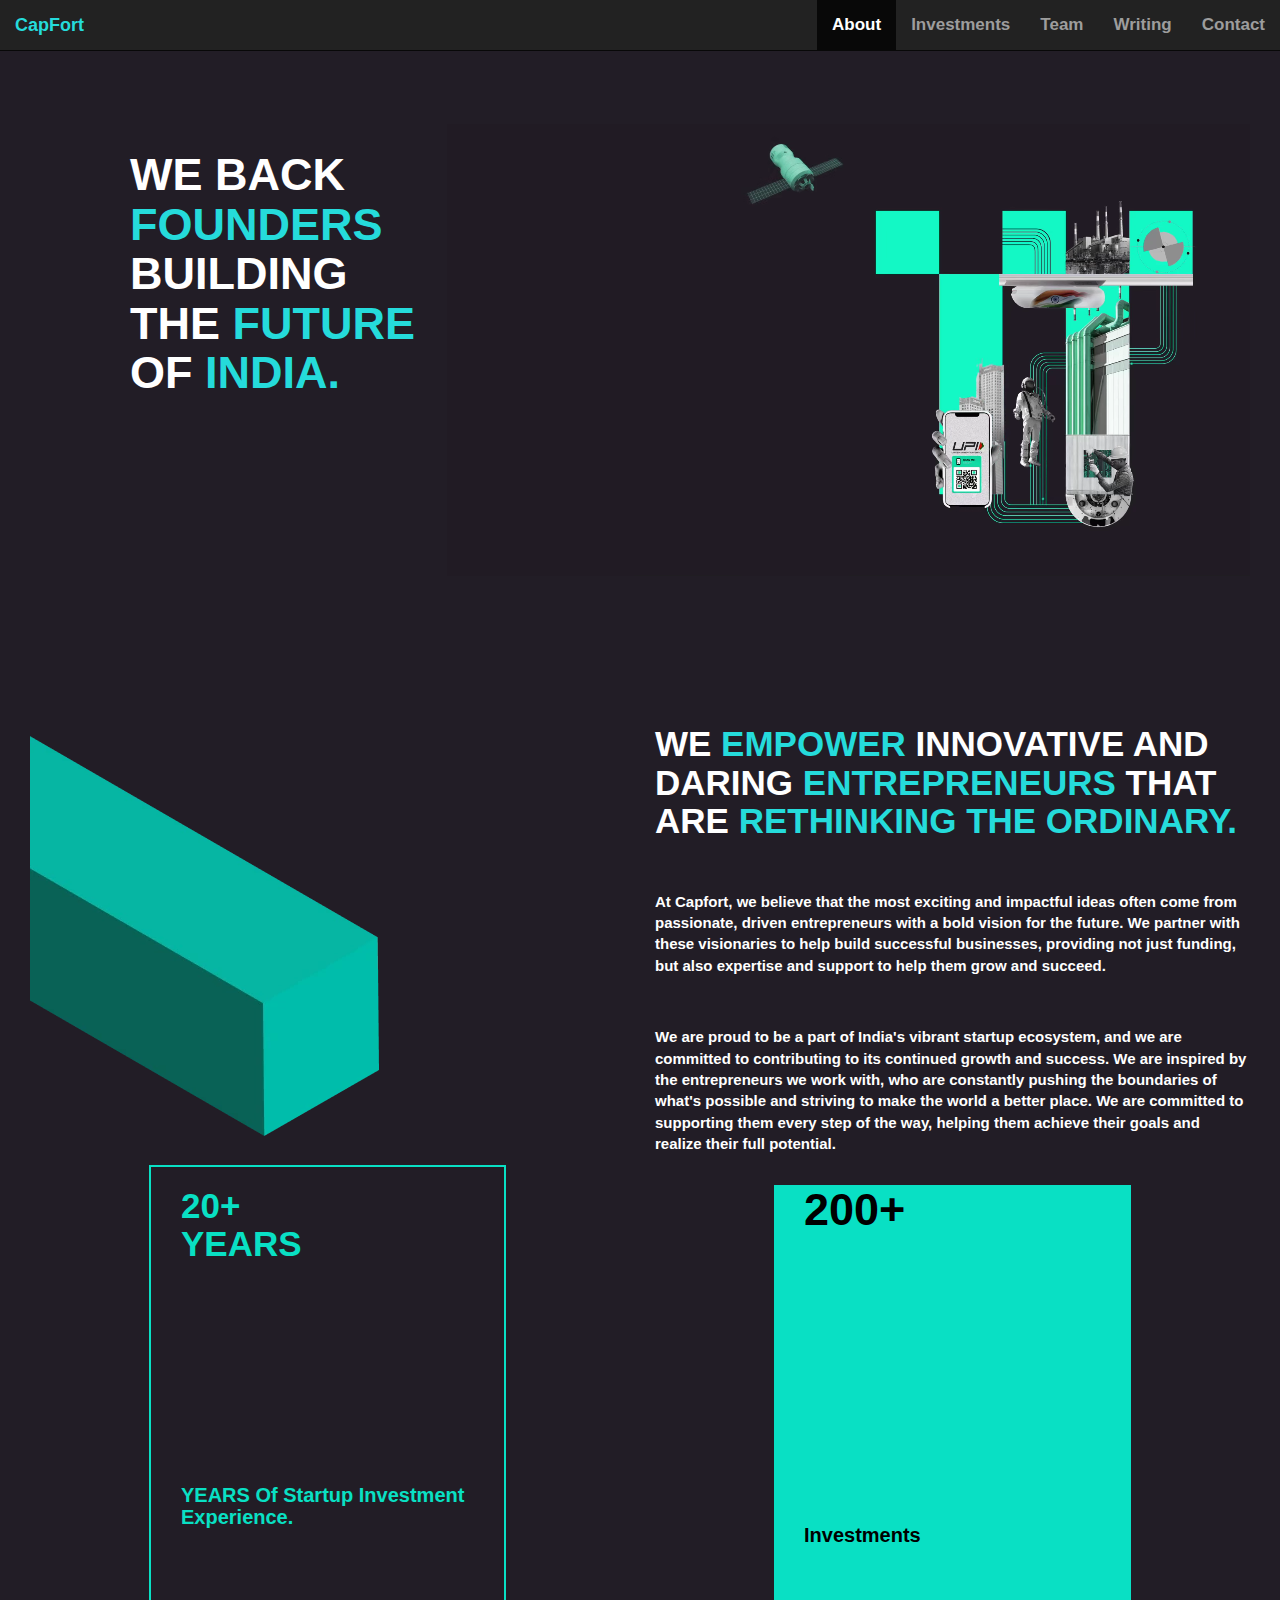
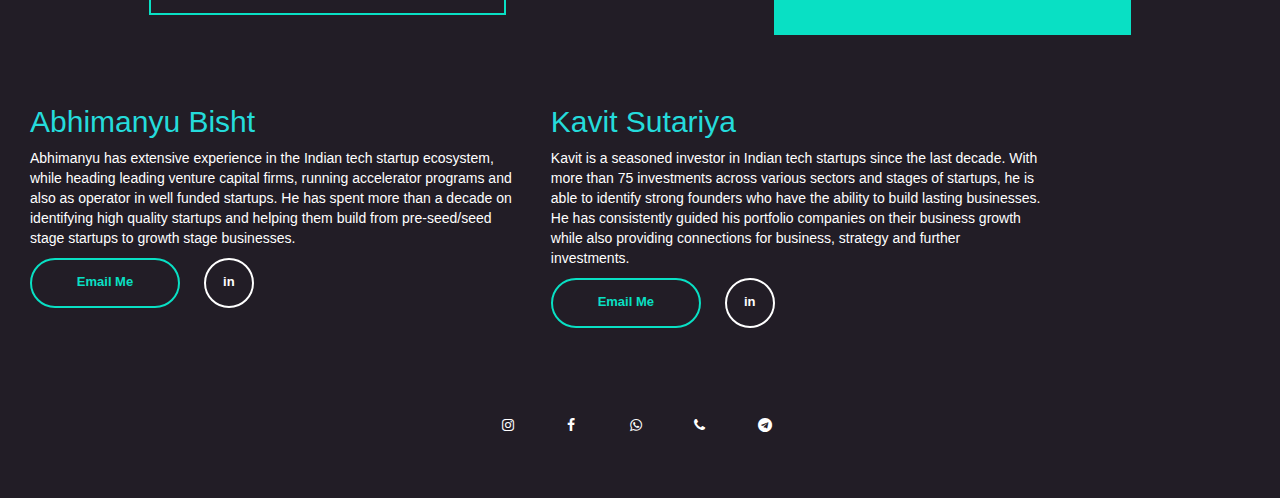
==== index.html @ bfa034fa "Final Project Submision" ====
<!DOCTYPE html>
<html lang="en">
<head>
  <title>Capfort Ventures</title>
  <meta charset="utf-8">
  <meta name="description" content="phaseshift phaseshift phaseshift phaseshift phaseshift phaseshift">
  <meta name="keywords" content="phaseshift , ph , shift , phaseshift ">
  <meta name="author" content="PRANALI DONGARE">
  <meta name="viewport" content="width=device-width, initial-scale=1">
  <link rel="stylesheet" type="text/css" href="css/style.css">
  <link rel="stylesheet" href="https://maxcdn.bootstrapcdn.com/bootstrap/3.4.1/css/bootstrap.min.css">
  <link rel="stylesheet" href="https://cdnjs.cloudflare.com/ajax/libs/font-awesome/4.7.0/css/font-awesome.min.css">
  <script src="https://ajax.googleapis.com/ajax/libs/jquery/3.6.4/jquery.min.js"></script>
  <script src="https://maxcdn.bootstrapcdn.com/bootstrap/3.4.1/js/bootstrap.min.js"></script>
</head>
<body>

<nav class="navbar navbar-inverse navbar-fixed-top nav-design">
  <div class="container-fluid">
    <div class="navbar-header">
      <button type="button" class="navbar-toggle" data-toggle="collapse" data-target="#myNavbar">
        <span class="icon-bar"></span>
        <span class="icon-bar"></span>
        <span class="icon-bar"></span>                        
      </button>
      <a class="navbar-brand logo" href="#">CapFort</a>
    </div>
    <div class="collapse navbar-collapse" id="myNavbar">
      <ul class="nav navbar-nav navbar-right list-style">
        <li class="active"><a href="#">About</a></li>
        <li><a href="#">Investments</a></li>
        <li><a href="#">Team</a></li>
        <li><a href="#">Writing</a></li>
        <li><a href="#">Contact</a></li>
      </ul>
    </div>
  </div>
</nav>
<!-- banner start-->
<div class="container-fluid background">
<div class="row">
  <div class="col-lg-12 ">
    <div class="col-lg-4 col-sm-12 text">
      <h1>WE BACK<br><span class="sayan">FOUNDERS</span> BUILDING THE <span class="sayan"> FUTURE</span> OF <span class="sayan">INDIA.</span> </h1>
    </div>
    <div class="col-lg-8 col-sm-12">
      <video width="700px" height="900px"  autoplay muted loop >
        <source src="image/capfortbanner_desktop.webm" type="video/webm"/>
    </video>
    </div>
  </div>
</div>
<div class="row">
<div class="col-lg-12 background">
  <div class="col-lg-6 img">
    <img src="image/about-img.webp" alt="">
  </div>
  <div class="col-lg-6 textarea">
    <h1>WE <span class="sayan"> EMPOWER </span>INNOVATIVE AND DARING <span class="sayan">ENTREPRENEURS</span> THAT ARE <span class="sayan">RETHINKING THE ORDINARY.</span></h1><br><br>
    <p>At Capfort, we believe that the most exciting and impactful ideas often come from passionate, driven entrepreneurs with a bold vision for the future. We partner with these visionaries to help build successful businesses, providing not just funding, but also expertise and support to help them grow and succeed.</p>
    <br><br>
    <p>We are proud to be a part of India's vibrant startup ecosystem, and we are committed to contributing to its continued growth and success. We are inspired by the entrepreneurs we work with, who are constantly pushing the boundaries of what's possible and striving to make the world a better place. We are committed to supporting them every step of the way, helping them achieve their goals and realize their full potential.</p>
  </div>
</div>
</div>
<div class="row">
<div class="col-lg-12 background">
  <div class="col-lg-6 col-sm-12">
    <div class="box1">
    <h1>20+ <br>
      YEARS</h1>
     <h3>YEARS
      Of Startup Investment<br>
      Experience.</h3>
    </div>
  </div>
  <div class="col-lg-6 col-sm-12">
    <div class="box2"><h1>200+</h1>
        <h3>Investments</h3>
      </div>
    
  </div>
</div>
</div>
<!-- 2 person part -->  

<div class="row">
  <div class="col-lg-12 background two-person">
    <div class="col-lg-5 col-sm-12 col-xs-12">     
        <h2 class="sayan">Abhimanyu Bisht</h2>
        <p>Abhimanyu has extensive experience in the Indian tech startup ecosystem, while heading leading venture capital firms, running accelerator programs and also as operator in well funded startups. He has spent more than a decade on identifying high quality startups and helping them build from pre-seed/seed stage startups to growth stage businesses.</p>
        <button type="text" class="me">Email Me</button>
        <button type="text" class="in">in</button>
    </div>
    <div class="col-lg-5 col-sm-12 col-xs-12">
        <h2 class="sayan">Kavit Sutariya</h2>
        <p>Kavit is a seasoned investor in Indian tech startups since the last decade. With more than 75 investments across various sectors and stages of startups, he is able to identify strong founders who have the ability to build lasting businesses. He has consistently guided his portfolio companies on their business growth while also providing connections for business, strategy and further investments.</p>
        <button type="text" class="me">Email Me</button>
        <button type="text" class="in">in</button>

  </div>
</div>
</div>
<!-- footer section -->
<div class="row">
  <div class="col-lg-12 footer-design"> 
<footer>
        <span class="fa fa-instagram"></span>
        <span class="fa fa-facebook"></span>
        <span class="fa fa-whatsapp"></span>
        <span class="fa fa-phone"></span>
        <span class="fa fa-telegram"></span>
</footer> 
</div>
</div>
</div>
</body>
</html>
---- css/style.css ----
*{
    margin:0;
    padding:0;
    font-family: 'Fira Sans', sans-serif;
 }   
 .background{
  width:100%;
  font-family: "Roboto Slab", sans-serif;
   background: #221D26;
 }

 
 body::-webkit-scrollbar{
  display:none;
 }
 .nav-design{
   margin-bottom:0px !important;
 }
 .logo{
  color:#fff !important;
  font-size:20px;
  font-weight:600;
 }
 .logo:hover{
  color:rgb(37, 219, 219) !important;
 }
 .list-style{
  font-size:17px;
  font-weight:600;
  color:#fff!important;
 }

 .text h1{
  font-size: 45px;
  padding-left: 100px;
  padding-top: 130px;
  font-weight: 700;
  color: #fff;
 }
 .sayan{
   color:rgb(37, 219, 219);
 }
 .video-part{
  width:100%;
  height:900px;
  margin:0 auto;
} 
video{
     width:100%;
     height:700px;
}
/* section second */

.textarea{
  color:#fff;
}
.textarea h1{
  font-size:35px;
  font-weight:600;
}
.textarea p{
  font-size:15px;
  font-weight:700;
}
/* section three */
.box1{
  color:rgb(9, 224, 196);
  width:60%;
  height:450px;
  border:2px solid rgb(9, 224, 196);  
  margin-top: 20px;
  padding-left:30px;
  margin:0 auto;
}
.box1 h1{
    font-size:35px;
    font-weight:800;    
}
.box1 h3{
  font-size:20px;
  font-weight:700;
  position: relative;
  top:45%;
}
.box2{
  width:60%;
  height:450px;
  background-color: rgb(9, 224, 196);
  margin-top: 20px;
  padding-left:30px;
  margin:0 auto;
  color:#000;
}
.box2 h1{
  font-size:45px;
  font-weight:800;    
}
.box2 h3{
font-size:20px;
font-weight:700;
position: relative;
top:60%;
}
/*  2 person part */
.two-person{
  color:#fff;
  width:60%;
  margin:0 auto;
  padding:50px;
}
.me {
  width: 150px;
  height: 50px;
  color: #fff;
  font-weight: 800;
  font-size: 13px;
  border-radius: 40px;
  border: 2px solid rgb(9, 224, 196);
  background-color: transparent;
  color: rgb(9, 224, 196);
  margin-right: 20px;
}
.in {
  width: 50px;
  height: 50px;
  background-color: transparent;
  font-size:13px;
  font-weight: 800;
  color: #fff;
  border-radius: 100%;
  border: 2px solid #fff;
}
.me:hover {
  background-color: rgb(9, 224, 196);
  color: #fff;
}
.in:hover {
  background-color: rgb(9, 224, 196);
}
/* footer part */

.footer-design{
  background-color:#221D26;
}

footer {
  width: 100%;
  height: 60px;
  margin: 0 auto;
  padding-top: 20px;
  padding-bottom: 100px;
  color: #fff;
  text-align: center;
}
footer span {
  width: 50px;
  height: 50px;
  font-size:20px;
  padding: 20px;
  border-radius: 100%;
  margin: 0 auto;
  margin-right: 10px;
  border: 0px solid rgb(9, 224, 196);
  box-shadow: 2px;
}
footer span:hover {
  background-color: rgb(9, 224, 196);
}
@media only screen and(max-width:600px){
  .text h1{
    font-size:40px;
  }
}
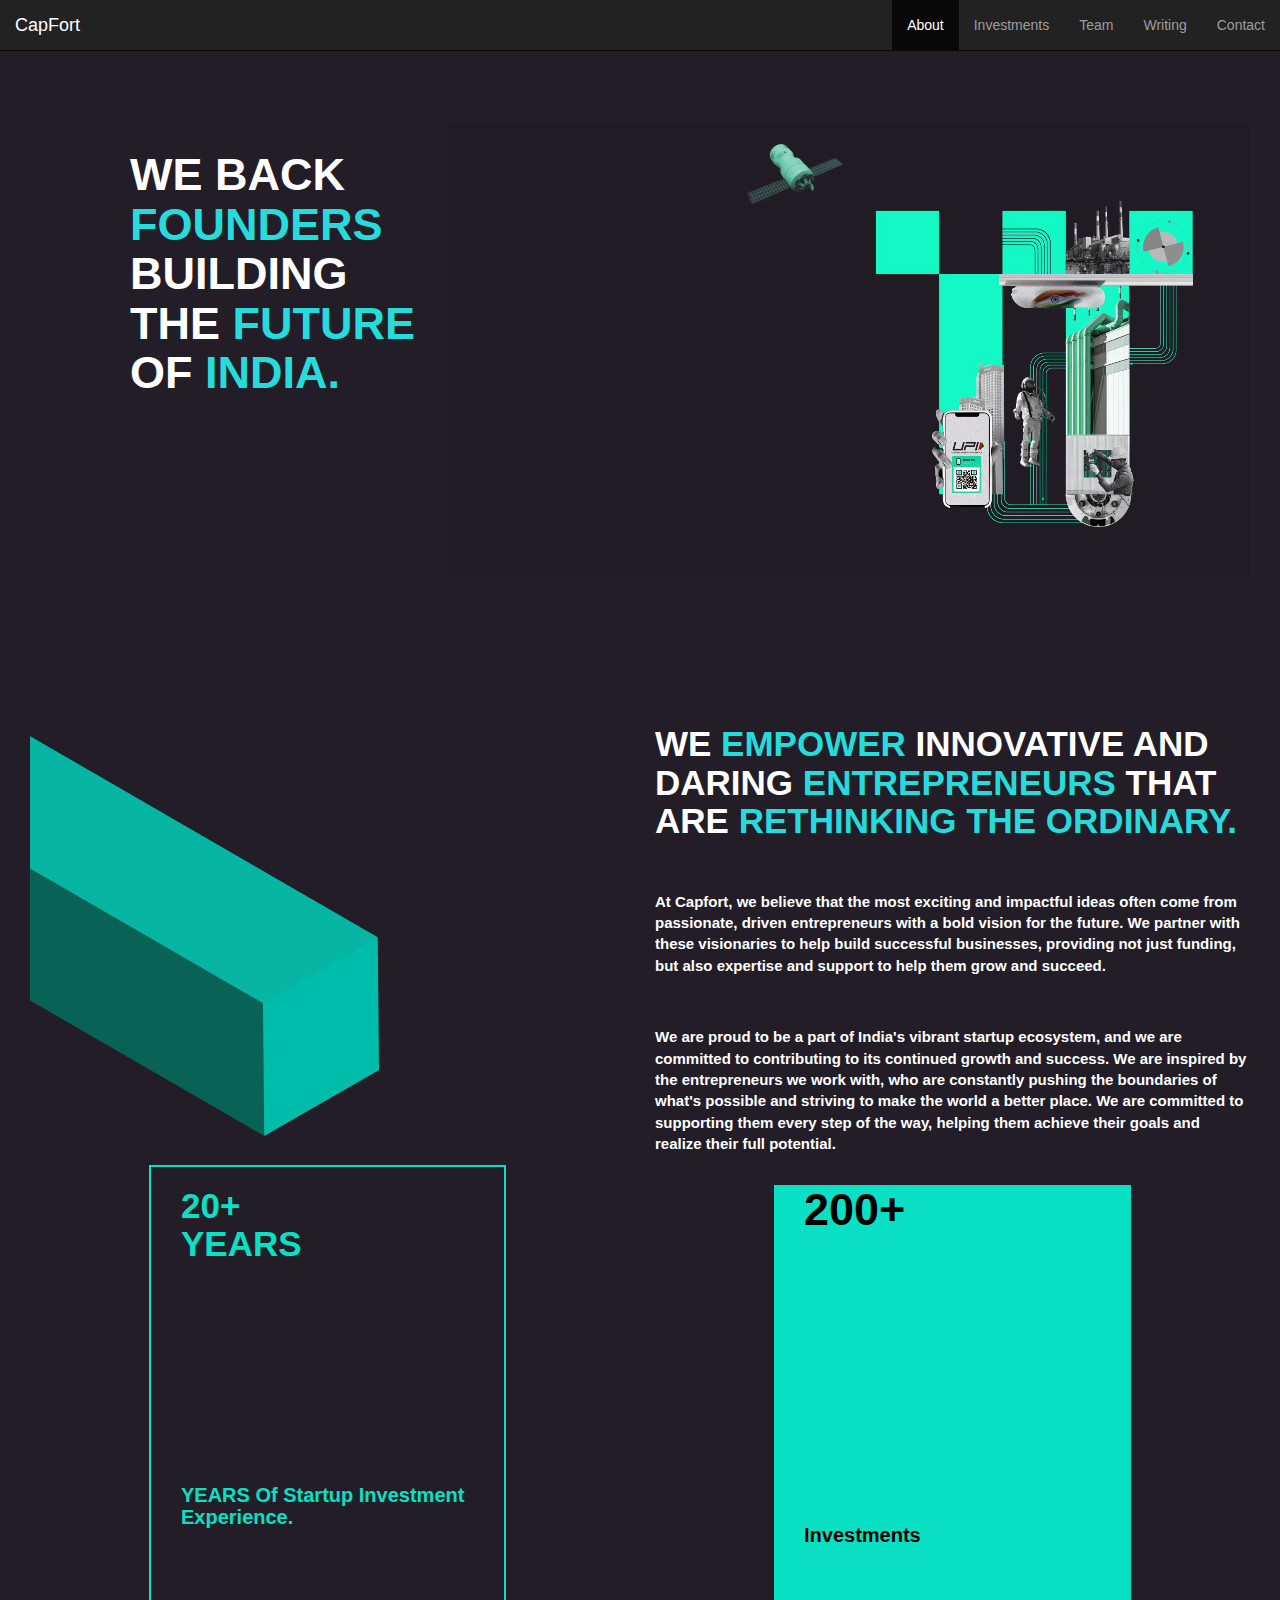
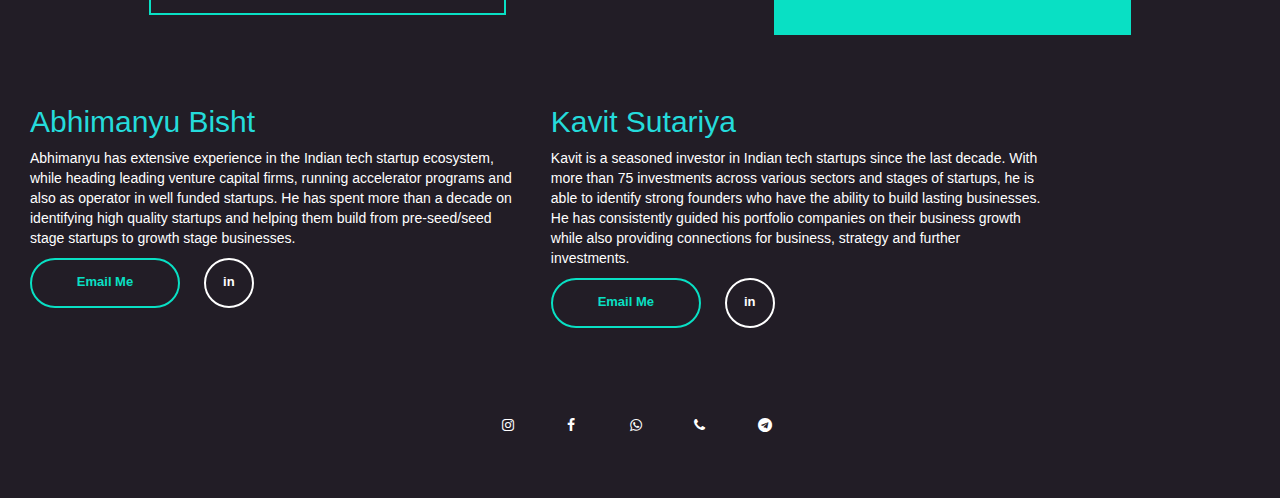
==== commit 86148775: "Add files via upload" ====
--- a/index.html
+++ b/index.html
@@ -14,34 +14,33 @@
   <script src="https://maxcdn.bootstrapcdn.com/bootstrap/3.4.1/js/bootstrap.min.js"></script>
 </head>
 <body>
-
-<nav class="navbar navbar-inverse navbar-fixed-top nav-design">
-  <div class="container-fluid">
-    <div class="navbar-header">
-      <button type="button" class="navbar-toggle" data-toggle="collapse" data-target="#myNavbar">
-        <span class="icon-bar"></span>
-        <span class="icon-bar"></span>
-        <span class="icon-bar"></span>                        
-      </button>
-      <a class="navbar-brand logo" href="#">CapFort</a>
+  <nav class="navbar navbar-inverse navbar-fixed-top ">
+    <div class="container-fluid">
+      <div class="navbar-header">
+        <button type="button" class="navbar-toggle" data-toggle="collapse" data-target="#myNavbar">
+          <span class="icon-bar"></span>
+          <span class="icon-bar"></span>
+          <span class="icon-bar"></span>                        
+        </button>
+        <a class="navbar-brand" href="#">CapFort</a>
+      </div>
+      <div class="collapse navbar-collapse" id="myNavbar">      
+        <ul class="nav navbar-nav navbar-right">
+           <li class="active"><a href="#">About</a></li>
+          <li><a href="#">Investments</a></li>
+          <li><a href="#">Team</a></li>
+          <li><a href="#">Writing</a></li>
+          <li><a href="#">Contact</a></li>
+        </ul>
+      </div>
     </div>
-    <div class="collapse navbar-collapse" id="myNavbar">
-      <ul class="nav navbar-nav navbar-right list-style">
-        <li class="active"><a href="#">About</a></li>
-        <li><a href="#">Investments</a></li>
-        <li><a href="#">Team</a></li>
-        <li><a href="#">Writing</a></li>
-        <li><a href="#">Contact</a></li>
-      </ul>
-    </div>
-  </div>
-</nav>
+  </nav>
 <!-- banner start-->
 <div class="container-fluid background">
 <div class="row">
   <div class="col-lg-12 ">
     <div class="col-lg-4 col-sm-12 text">
-      <h1>WE BACK<br><span class="sayan">FOUNDERS</span> BUILDING THE <span class="sayan"> FUTURE</span> OF <span class="sayan">INDIA.</span> </h1>
+      <h1>WE BACK <span class="sayan">FOUNDERS</span> BUILDING THE <span class="sayan"> FUTURE</span> OF <span class="sayan">INDIA.</span> </h1>
     </div>
     <div class="col-lg-8 col-sm-12">
       <video width="700px" height="900px"  autoplay muted loop >
@@ -116,5 +115,3 @@
 </div>
 </body>
 </html>
-
-
--- a/css/style.css
+++ b/css/style.css
@@ -13,9 +13,9 @@
  body::-webkit-scrollbar{
   display:none;
  }
- .nav-design{
+ /* .navigation{
    margin-bottom:0px !important;
- }
+ } */
  .logo{
   color:#fff !important;
   font-size:20px;
@@ -166,8 +166,50 @@
 footer span:hover {
   background-color: rgb(9, 224, 196);
 }
-@media only screen and(max-width:600px){
+@media only screen and (max-width:600px){
+  body{
+    background-color:#221D26;
+  }
   .text h1{
-    font-size:40px;
+    font-size:35px;
+    padding:20%;
+  }
+  .video-part{
+    width:100%;
+    height:100px;
+    align-items: center;
+  }
+  .img{
+    float:left;
+    size-adjust: 300px;
+    display: none;
+  }
+  .box1{
+    width:100%;
+    height:300px;
+  }
+  .box1 h3{
+    position: relative;
+    top:30%;
+  }
+  .box2{
+    width:100%;
+    height:300px;
+  }
+  .box2 h3{
+    position: relative;
+    top:45%;
+  }
+  .two-person{   
+    width:100%;
+    margin:0 auto;  
+  }
+  .two-person p{
+    padding-bottom:10px;
+  }
+}
+@media only screen and (max-width:300px){
+  body{
+    background-color:#221D26;
   }
 }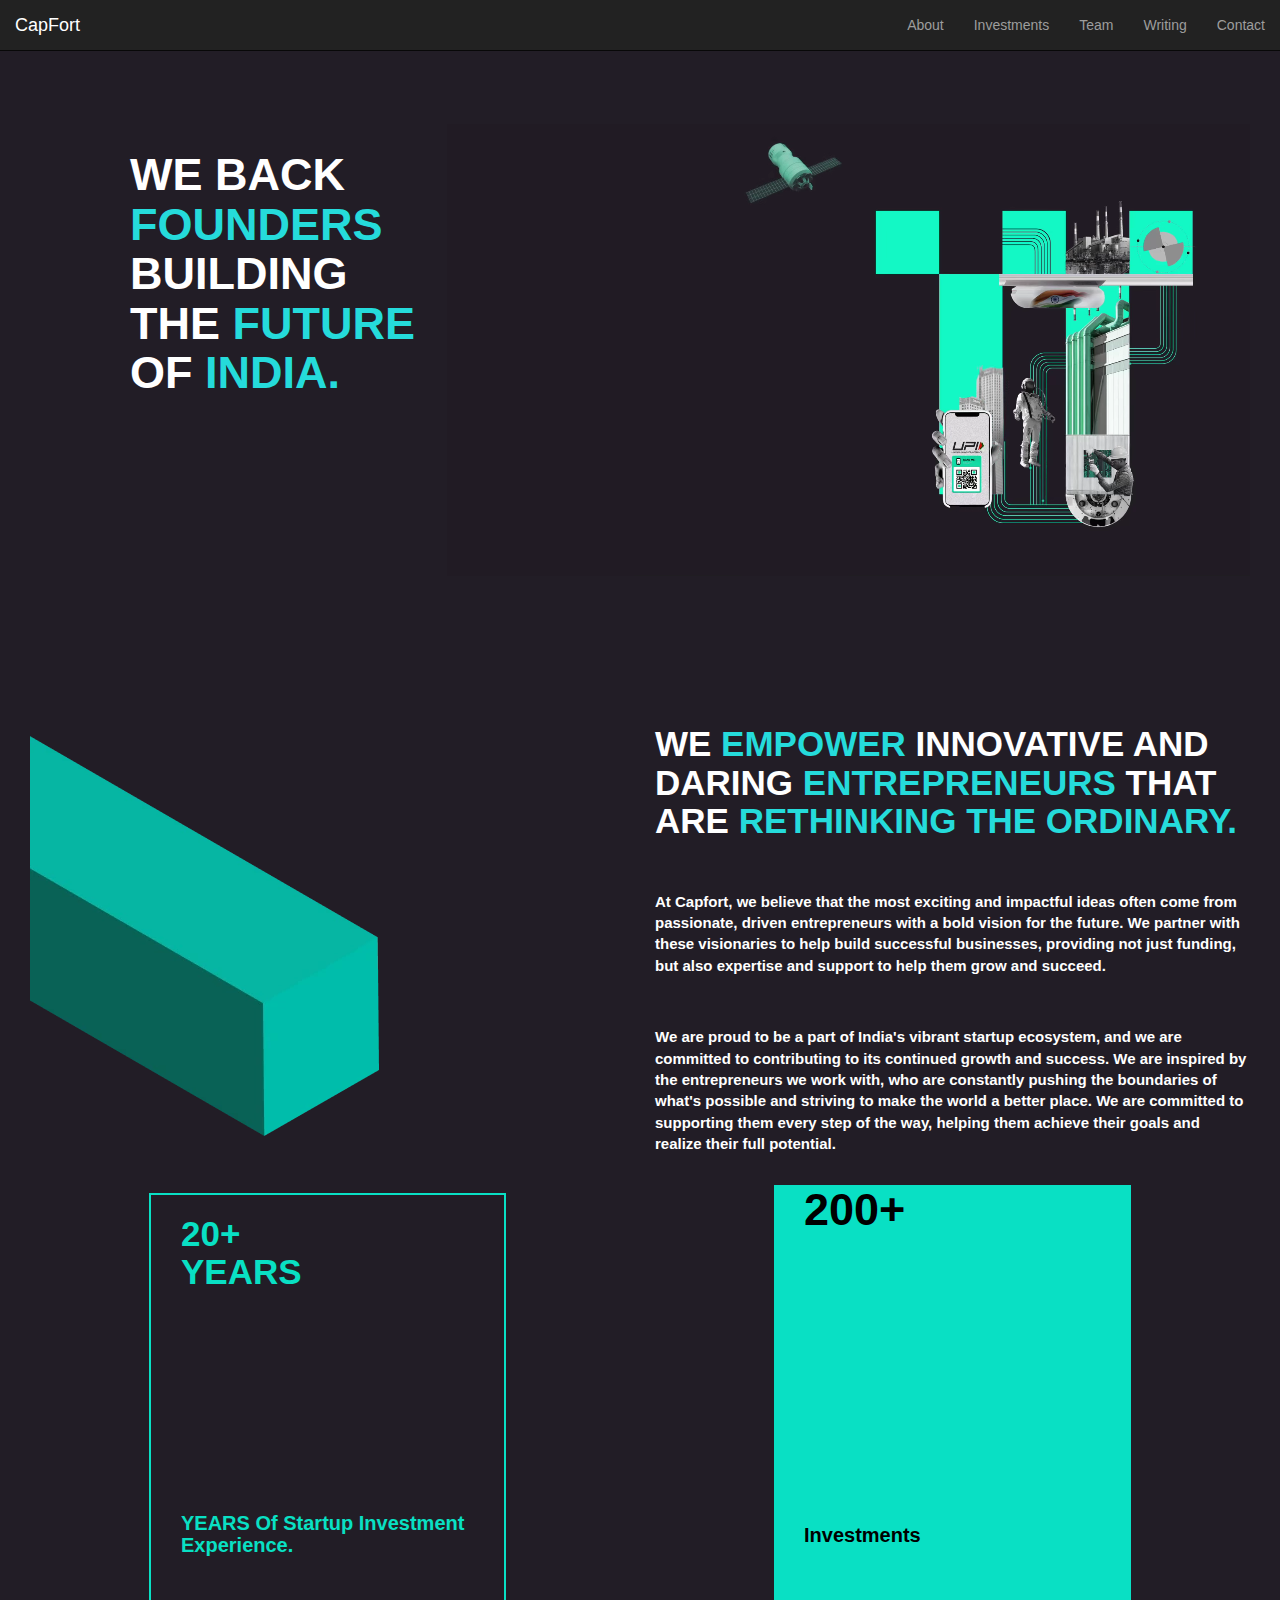
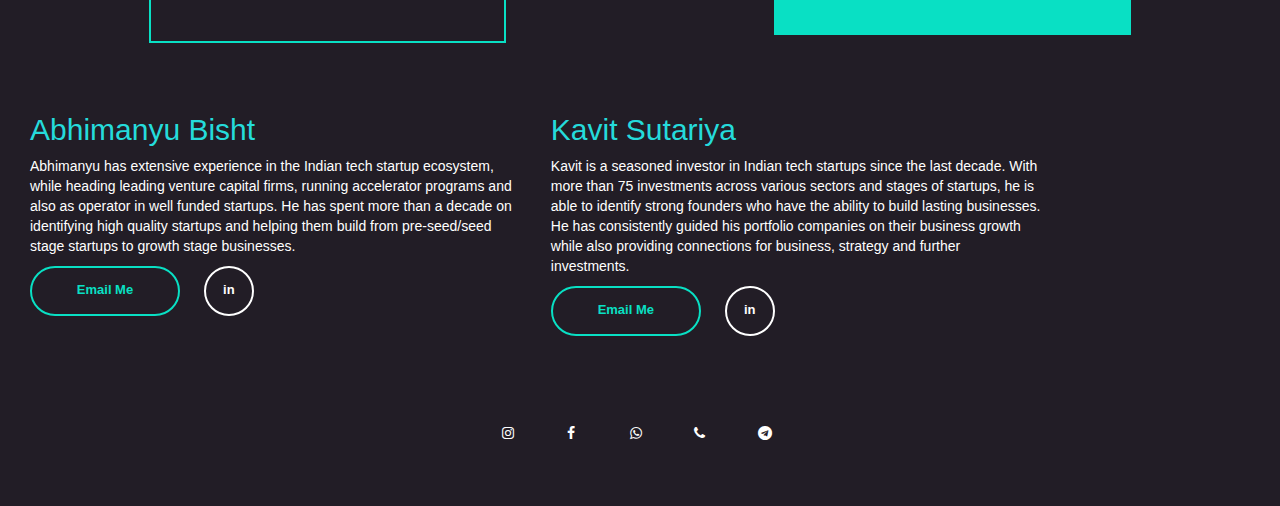
==== commit db4d667f: "Add files via upload" ====
--- a/index.html
+++ b/index.html
@@ -26,30 +26,30 @@
       </div>
       <div class="collapse navbar-collapse" id="myNavbar">      
         <ul class="nav navbar-nav navbar-right">
-           <li class="active"><a href="#">About</a></li>
+           <li class=""><a href="#about">About</a></li>
           <li><a href="#">Investments</a></li>
           <li><a href="#">Team</a></li>
           <li><a href="#">Writing</a></li>
-          <li><a href="#">Contact</a></li>
+          <li><a href="#contact">Contact</a></li>
         </ul>
       </div>
     </div>
   </nav>
 <!-- banner start-->
-<div class="container-fluid background">
+<div class="container-fluid background" >
 <div class="row">
   <div class="col-lg-12 ">
     <div class="col-lg-4 col-sm-12 text">
       <h1>WE BACK <span class="sayan">FOUNDERS</span> BUILDING THE <span class="sayan"> FUTURE</span> OF <span class="sayan">INDIA.</span> </h1>
     </div>
     <div class="col-lg-8 col-sm-12">
-      <video width="700px" height="900px"  autoplay muted loop >
+      <video  autoplay muted loop >
         <source src="image/capfortbanner_desktop.webm" type="video/webm"/>
     </video>
     </div>
   </div>
 </div>
-<div class="row">
+<div class="row" id="about">
 <div class="col-lg-12 background">
   <div class="col-lg-6 img">
     <img src="image/about-img.webp" alt="">
@@ -101,7 +101,7 @@
 </div>
 </div>
 <!-- footer section -->
-<div class="row">
+<div class="row" id="contact">
   <div class="col-lg-12 footer-design"> 
 <footer>
         <span class="fa fa-instagram"></span>
@@ -114,4 +114,4 @@
 </div>
 </div>
 </body>
-</html>
+</html>--- a/css/style.css
+++ b/css/style.css
@@ -9,14 +9,17 @@
    background: #221D26;
  }
 
+ html{
+  scroll-behavior:smooth !important;
+ }
  
- body::-webkit-scrollbar{
+ /* body::-webkit-scrollbar{
   display:none;
- }
+ } */
  /* .navigation{
    margin-bottom:0px !important;
  } */
- .logo{
+ /* .logo{
   color:#fff !important;
   font-size:20px;
   font-weight:600;
@@ -28,7 +31,7 @@
   font-size:17px;
   font-weight:600;
   color:#fff!important;
- }
+ } */
 
  .text h1{
   font-size: 45px;
@@ -45,7 +48,7 @@
   height:900px;
   margin:0 auto;
 } 
-video{
+.background video{
      width:100%;
      height:700px;
 }
@@ -68,9 +71,9 @@
   width:60%;
   height:450px;
   border:2px solid rgb(9, 224, 196);  
-  margin-top: 20px;
   padding-left:30px;
   margin:0 auto;
+  margin-top: 28px;
 }
 .box1 h1{
     font-size:35px;
@@ -108,7 +111,7 @@
   margin:0 auto;
   padding:50px;
 }
-.me {
+.two-person .me {
   width: 150px;
   height: 50px;
   color: #fff;
@@ -120,7 +123,7 @@
   color: rgb(9, 224, 196);
   margin-right: 20px;
 }
-.in {
+.two-person .in {
   width: 50px;
   height: 50px;
   background-color: transparent;
@@ -130,11 +133,11 @@
   border-radius: 100%;
   border: 2px solid #fff;
 }
-.me:hover {
-  background-color: rgb(9, 224, 196);
-  color: #fff;
-}
-.in:hover {
+.two-person .me:hover {
+  background-color: rgb(9, 224, 196);
+  color: #fff;
+}
+.two-person .in:hover {
   background-color: rgb(9, 224, 196);
 }
 /* footer part */
@@ -166,13 +169,17 @@
 footer span:hover {
   background-color: rgb(9, 224, 196);
 }
-@media only screen and (max-width:600px){
+@media only screen and (max-width:550px){
   body{
     background-color:#221D26;
   }
+  .background video {
+      height: 192px !important;
+  }
   .text h1{
     font-size:35px;
-    padding:20%;
+    padding-bottom:10%;
+    padding-top:20%;
   }
   .video-part{
     width:100%;
@@ -184,21 +191,24 @@
     size-adjust: 300px;
     display: none;
   }
-  .box1{
-    width:100%;
-    height:300px;
-  }
-  .box1 h3{
+  .background .box1{
+    width:100%;
+    height:200px;
+  }
+  .background .box1 h3{
+      font-size: 20px;
+  }
+  .background .box1 h3{
     position: relative;
-    top:30%;
-  }
-  .box2{
-    width:100%;
-    height:300px;
-  }
-  .box2 h3{
+    top:1%;
+  }
+  .background .box2{
+    width:100%;
+    height:200px;
+  }
+  .background .box2 h3{
     position: relative;
-    top:45%;
+    top:25%;
   }
   .two-person{   
     width:100%;
@@ -208,8 +218,3 @@
     padding-bottom:10px;
   }
 }
-@media only screen and (max-width:300px){
-  body{
-    background-color:#221D26;
-  }
-}